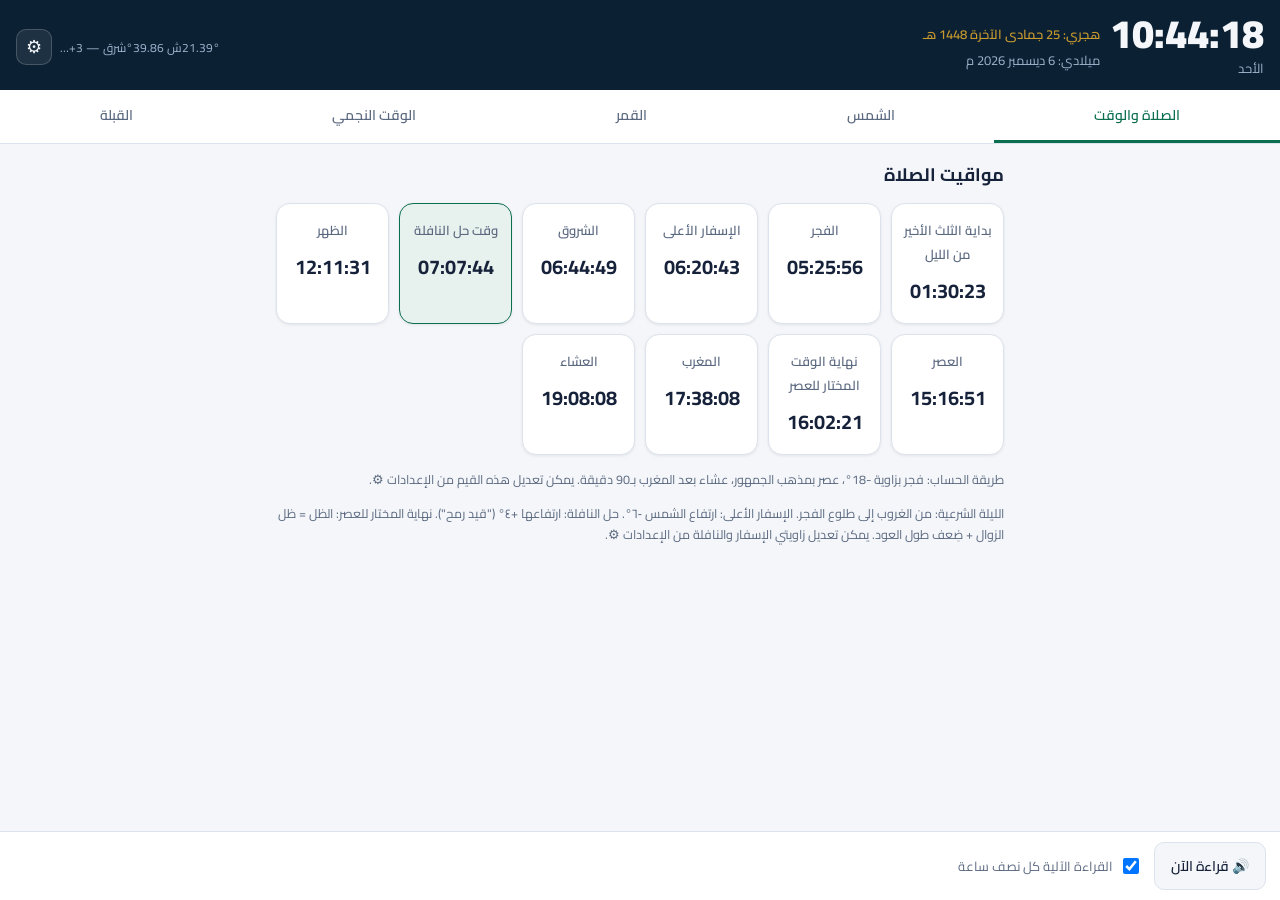
==== custom-datetime/index.html @ d1605972 "Adopt true/sidereal zodiac sign, reorder sun/moon/prayer/qibla fields Per user feedback comparing ag" ====
<!doctype html>
<html lang="ar" dir="rtl">
<head>
<meta charset="utf-8">
<meta name="viewport" content="width=device-width, initial-scale=1, viewport-fit=cover">
<meta name="theme-color" content="#0b2033">
<title>الحاسبة الفلكية الشرعية (تاريخ مخصص)</title>
<link rel="manifest" href="manifest.webmanifest">
<link rel="icon" href="public/icon-512.png" sizes="512x512" type="image/png">
<link rel="icon" href="public/icon-192.png" sizes="192x192" type="image/png">
<link rel="icon" href="public/icon.svg" type="image/svg+xml">
<link rel="apple-touch-icon" href="public/icon-192.png">
<link rel="preconnect" href="https://fonts.googleapis.com">
<link rel="preconnect" href="https://fonts.gstatic.com" crossorigin>
<link href="https://fonts.googleapis.com/css2?family=Cairo:wght@400;600;700;900&display=swap" rel="stylesheet">
<link rel="stylesheet" href="src/ui/styles.css">
</head>
<body>

<header class="app-header">
  <div class="clock-block">
    <div id="clockNow" class="clock-now">--:--:--</div>
    <div id="weekdayNow" class="weekday-now">—</div>
  </div>
  <div class="dates-block">
    <div id="hijriNow" class="date-line hijri">هجري: —</div>
    <div id="gregorianNow" class="date-line gregorian">ميلادي: —</div>
  </div>
  <div class="header-actions">
    <div id="locationSummary" class="location-summary" data-i18n-attr="title:header.locationTitle" title="الموقع الحالي">—</div>
    <button id="btnSettings" class="icon-btn" data-i18n-attr="aria-label:header.settingsTitle,title:header.settingsTitle" aria-label="الإعدادات" title="الإعدادات">⚙</button>
  </div>
</header>

<!-- شارة "تاريخ ووقت محدد": خاصة بهذه النسخة فقط - تظهر فقط حين يكون dateTimeMode = 'custom'
     (راجع app.js → updateCustomTimeBadge) لتُنبّه بوضوح أن كل الأرقام المعروضة ثابتة على لحظة
     اختارها المستخدم ولا تتقدّم مع الساعة الحقيقية - تجنّبا لالتباسها بالوضع المعتاد. -->
<div id="customTimeBadge" class="custom-time-badge hidden">—</div>

<nav class="tabs" role="tablist">
  <button class="tab-btn active" data-tab="tab-time" role="tab" aria-selected="true" data-i18n="tabs.time">الصلاة والوقت</button>
  <button class="tab-btn" data-tab="tab-sun" role="tab" aria-selected="false" data-i18n="tabs.sun">الشمس</button>
  <button class="tab-btn" data-tab="tab-moon" role="tab" aria-selected="false" data-i18n="tabs.moon">القمر</button>
  <button class="tab-btn" data-tab="tab-sidereal" role="tab" aria-selected="false" data-i18n="tabs.sidereal">الوقت النجمي</button>
  <button class="tab-btn" data-tab="tab-qibla" role="tab" aria-selected="false" data-i18n="tabs.qibla">القبلة</button>
</nav>

<main>

  <section id="tab-time" class="tab-panel active">
    <h2 class="panel-title" data-i18n="prayer.panelTitle">مواقيت الصلاة</h2>
    <div id="prayerGrid" class="prayer-grid">
      <div class="prayer-card" data-k="lastThird"><span class="pname" data-i18n="prayer.lastThirdLabel">بداية الثلث الأخير من الليل</span><span class="ptime">—</span></div>
      <div class="prayer-card" data-k="fajr"><span class="pname" data-i18n="prayer.fajr">الفجر</span><span class="ptime">—</span></div>
      <div class="prayer-card" data-k="isfarAla"><span class="pname" data-i18n="prayer.isfarAlaLabel">الإسفار الأعلى</span><span class="ptime">—</span></div>
      <div class="prayer-card" data-k="sunrise"><span class="pname" data-i18n="prayer.sunrise">الشروق</span><span class="ptime">—</span></div>
      <div class="prayer-card" data-k="nafl"><span class="pname" data-i18n="prayer.naflLabel">وقت حل النافلة</span><span class="ptime">—</span></div>
      <div class="prayer-card" data-k="dhuhr"><span class="pname" data-i18n="prayer.dhuhr">الظهر</span><span class="ptime">—</span></div>
      <div class="prayer-card" data-k="asr"><span class="pname" data-i18n="prayer.asr">العصر</span><span class="ptime">—</span></div>
      <div class="prayer-card" data-k="asrMukhtarEnd"><span class="pname" data-i18n="prayer.asrMukhtarEndLabel">نهاية الوقت المختار للعصر</span><span class="ptime">—</span></div>
      <div class="prayer-card" data-k="maghrib"><span class="pname" data-i18n="prayer.maghrib">المغرب</span><span class="ptime">—</span></div>
      <div class="prayer-card" data-k="isha"><span class="pname" data-i18n="prayer.isha">العشاء</span><span class="ptime">—</span></div>
    </div>
    <p class="hint" id="prayerHintText">—</p>
    <p class="hint" data-i18n="prayer.extraHint">الليلة الشرعية: من الغروب إلى طلوع الفجر. الإسفار الأعلى: ارتفاع الشمس ‑٦°. حل النافلة: ارتفاعها +٤° ("قيد رمح"). نهاية المختار للعصر: الظل = ظل الزوال + ضِعف طول العود. يمكن تعديل زاويتي الإسفار والنافلة من الإعدادات ⚙.</p>
  </section>

  <section id="tab-sun" class="tab-panel">
    <h2 class="panel-title" data-i18n="sun.panelTitle">بيانات الشمس</h2>

    <div class="data-group">
      <h3 data-i18n="sun.eclGroupTitle">الإحداثيات البروجية (السماوية)</h3>
      <div class="kv"><span data-i18n="common.eclLon">الطول البروجي</span><b data-f="sun.ecl.lon">—</b></div>
      <div class="kv"><span data-i18n="common.distFromEarth">البعد عن الأرض</span><b data-f="sun.ecl.dist">—</b></div>
    </div>

    <div class="data-group">
      <h3 data-i18n="common.zodiacGroupTitle">البرج والمنزلة</h3>
      <div class="kv"><span data-i18n="common.degreeInSignLabel">الدرجة في البرج</span><b data-f="sun.zodiacDeg">—</b></div>
      <div class="kv"><span data-i18n="common.zodiacSignLabel">البرج</span><b data-f="sun.zodiacSign">—</b></div>
      <div class="kv"><span data-i18n="common.degreeInManzilLabel">الدرجة في المنزلة</span><b data-f="sun.manzilDeg">—</b></div>
      <div class="kv"><span data-i18n="common.manzilLabel">المنزلة</span><b data-f="sun.manzil">—</b></div>
    </div>

    <div class="data-group">
      <h3 data-i18n="common.eqGroupTitle">الإحداثيات الاستوائية</h3>
      <div class="kv"><span data-i18n="common.ra">المطلع المستقيم</span><b data-f="sun.eq.ra">—</b></div>
      <div class="kv"><span data-i18n="common.dec">الميل</span><b data-f="sun.eq.dec">—</b></div>
    </div>

    <div class="data-group">
      <h3 data-i18n="common.hzGroupTitle">الإحداثيات الأفقية (الآن)</h3>
      <div class="kv"><span data-i18n="common.altitude">الارتفاع</span><b data-f="sun.hz.alt">—</b></div>
      <div class="kv"><span data-i18n="common.azimuth">السمت</span><b data-f="sun.hz.az">—</b></div>
      <div class="kv"><span data-i18n="common.hourAngle">الزاوية الساعية</span><b data-f="sun.hz.ha">—</b></div>
    </div>

    <div class="data-group">
      <h3 data-i18n="sun.rtsGroupTitle">الشروق والزوال والغروب</h3>
      <div class="kv"><span data-i18n="common.rise">الشروق</span><b data-f="sun.rts.rise">—</b></div>
      <div class="kv"><span data-i18n="common.transit">الزوال</span><b data-f="sun.rts.transit">—</b></div>
      <div class="kv"><span data-i18n="common.set">الغروب</span><b data-f="sun.rts.set">—</b></div>
    </div>

    <div class="data-group">
      <h3 id="sunShadowGroupTitle">—</h3>
      <div class="kv"><span data-i18n="sun.shadowZawalLabel">ظل الزوال</span><b data-f="sun.shadowZawal">—</b></div>
      <div class="kv"><span data-i18n="sun.shadowNowLabel">ظل الوقت الحالي</span><b data-f="sun.shadowNow">—</b></div>
      <div class="kv"><span data-i18n="sun.shadowAzimuthNowLabel">سمت الظل الآن</span><b data-f="sun.shadowAzimuthNow">—</b></div>
    </div>

    <div class="data-group">
      <h3 data-i18n="sun.dayNightGroupTitle">طول النهار والليل</h3>
      <div class="kv"><span data-i18n="sun.dayLenLabel">طول النهار</span><b data-f="sun.dayLen">—</b></div>
      <div class="kv"><span data-i18n="sun.nightLenLabel">طول الليل</span><b data-f="sun.nightLen">—</b></div>
    </div>
  </section>

  <section id="tab-moon" class="tab-panel">
    <h2 class="panel-title" data-i18n="moon.panelTitle">بيانات القمر</h2>

    <div class="data-group">
      <h3 data-i18n="moon.eclGroupTitle">الإحداثيات البروجية</h3>
      <div class="kv"><span data-i18n="common.eclLon">الطول البروجي</span><b data-f="moon.ecl.lon">—</b></div>
      <div class="kv"><span data-i18n="moon.eclLatLabel">العرض البروجي</span><b data-f="moon.ecl.lat">—</b></div>
    </div>

    <div class="data-group">
      <h3 data-i18n="common.zodiacGroupTitle">البرج والمنزلة</h3>
      <div class="kv"><span data-i18n="common.degreeInSignLabel">الدرجة في البرج</span><b data-f="moon.zodiacDeg">—</b></div>
      <div class="kv"><span data-i18n="common.zodiacSignLabel">البرج</span><b data-f="moon.zodiacSign">—</b></div>
      <div class="kv"><span data-i18n="common.degreeInManzilLabel">الدرجة في المنزلة</span><b data-f="moon.manzilDeg">—</b></div>
      <div class="kv"><span data-i18n="common.manzilLabel">المنزلة</span><b data-f="moon.manzil">—</b></div>
    </div>

    <div class="data-group">
      <h3 data-i18n="common.eqGroupTitle">الإحداثيات الاستوائية</h3>
      <div class="kv"><span data-i18n="common.ra">المطلع المستقيم</span><b data-f="moon.eq.ra">—</b></div>
      <div class="kv"><span data-i18n="common.dec">الميل</span><b data-f="moon.eq.dec">—</b></div>
    </div>

    <div class="data-group">
      <h3 data-i18n="common.hzGroupTitle">الإحداثيات الأفقية (الآن)</h3>
      <div class="kv"><span data-i18n="common.altitude">الارتفاع</span><b data-f="moon.hz.alt">—</b></div>
      <div class="kv"><span data-i18n="common.azimuth">السمت</span><b data-f="moon.hz.az">—</b></div>
      <div class="kv"><span data-i18n="common.hourAngle">الزاوية الساعية</span><b data-f="moon.hz.ha">—</b></div>
    </div>

    <div class="data-group">
      <h3 data-i18n="moon.rtsGroupTitle">الشروق والعبور والغروب</h3>
      <div class="kv"><span data-i18n="common.rise">الشروق</span><b data-f="moon.rts.rise">—</b></div>
      <div class="kv"><span data-i18n="moon.transit">العبور</span><b data-f="moon.rts.transit">—</b></div>
      <div class="kv"><span data-i18n="common.set">الغروب</span><b data-f="moon.rts.set">—</b></div>
    </div>

    <div class="data-group">
      <h3 data-i18n="moon.miscGroupTitle">المطال والعمر والبعد والطور</h3>
      <div class="kv"><span data-i18n="moon.elongLabel">المطال (عن الشمس)</span><b data-f="moon.elong">—</b></div>
      <div class="kv"><span data-i18n="moon.ageLabel">العمر</span><b data-f="moon.age">—</b></div>
      <div class="kv"><span data-i18n="common.distFromEarth">البعد عن الأرض</span><b data-f="moon.dist">—</b></div>
      <div class="kv"><span data-i18n="moon.phaseLabel">الطور الحالي</span><b data-f="moon.phase">—</b></div>
      <div class="kv"><span data-i18n="moon.illumLabel">نسبة الإضاءة</span><b data-f="moon.illum">—</b></div>
    </div>

    <div class="data-group">
      <h3 data-i18n="moon.nextNewGroupTitle">الاقتران القادم (المحاق)</h3>
      <div class="kv"><span data-i18n="moon.nextNewUtcLabel">بالتوقيت العالمي UTC</span><b data-f="moon.nextNewUtc">—</b></div>
      <div class="kv"><span data-i18n="moon.nextNewLocalLabel">بالتوقيت المحلي</span><b data-f="moon.nextNewLocal">—</b></div>
    </div>
  </section>

  <section id="tab-sidereal" class="tab-panel">
    <h2 class="panel-title" data-i18n="sidereal.panelTitle">الوقت النجمي</h2>
    <div class="data-group">
      <div class="kv"><span data-i18n="sidereal.gst0Label">GST0 — الوقت النجمي بغرينتش عند 0 سا عالمي</span><b data-f="sid.gst0">—</b></div>
      <div class="kv"><span data-i18n="sidereal.gstLabel">GST — الوقت النجمي بغرينتش الآن</span><b data-f="sid.gst">—</b></div>
      <div class="kv"><span data-i18n="sidereal.lstLabel">LST — الوقت النجمي المحلي</span><b data-f="sid.lst">—</b></div>
    </div>
    <p class="hint" data-i18n="sidereal.hint">GST0 يُحسب عند منتصف الليل بالتوقيت العالمي لليوم الحالي، وGST هو امتداده الدائر مع الزمن الآن بغرينتش، وLST هو GST مضافا إليه خط طول موقعكم شرقا (بالساعات).</p>
  </section>

  <section id="tab-qibla" class="tab-panel">
    <h2 class="panel-title" data-i18n="qibla.panelTitle">اتجاه القبلة</h2>

    <div class="data-group">
      <h3 data-i18n="qibla.azimuthGroupTitle">سمت القبلة من موقعكم</h3>
      <div class="kv"><span data-i18n="qibla.azimuthLabel">سمت القبلة</span><b data-f="qibla.azimuth">—</b></div>
      <div class="kv"><span data-i18n="qibla.directionLabel">جهة القبلة</span><b data-f="qibla.direction">—</b></div>
    </div>

    <div class="data-group">
      <h3 data-i18n="qibla.alignmentGroupTitle">محاذاة الشمس أو الظل للقبلة اليوم</h3>
      <div class="kv"><span data-i18n="qibla.altitudeAtFacingLabel">ارتفاع الشمس عند الاستقبال</span><b data-f="qibla.altitudeAtFacing">—</b></div>
      <div class="kv"><span data-i18n="qibla.sunTowardLabel">وقت اتجاه الشمس نحو القبلة</span><b data-f="qibla.sunToward">—</b></div>
      <div class="kv"><span data-i18n="qibla.shadowTowardLabel">وقت اتجاه الظل نحو القبلة</span><b data-f="qibla.shadowToward">—</b></div>
    </div>
    <p class="hint" data-i18n="qibla.hint">سمت القبلة محسوب بالصيغة الكروية الدقيقة (دائرة عظمى)، لا بخط مستقيم على خريطة مسطَّحة. محاذاة الظل تعني أن ظل أي عمود عمودي يشير تماما نحو القبلة في تلك اللحظة؛ ومحاذاة الشمس تعني أنها هي نفسها في اتجاه القبلة تماما. قد لا تقع إحداهما أو كلتاهما في بعض الأيام بحسب خط العرض والفصل.</p>
  </section>

</main>

<footer class="app-footer">
  <button id="btnSpeakNow" class="action-btn" data-i18n="footer.speakNow">🔊 قراءة الآن</button>
  <label class="switch-label">
    <input type="checkbox" id="chkAutoRead" checked>
    <span data-i18n="footer.autoRead">القراءة الآلية كل نصف ساعة</span>
  </label>
  <span id="readerStatus" class="reader-status"></span>
</footer>

<!-- نافذة الإعدادات -->
<div id="settingsModal" class="modal-overlay hidden">
  <div class="modal-box">
    <h2 data-i18n="settings.title">الإعدادات</h2>

    <h3 data-i18n="settings.languageHeading">اللغة</h3>
    <div class="radio-row">
      <label><input type="radio" name="uiLang" value="ar" checked> العربية</label>
      <label><input type="radio" name="uiLang" value="fr"> Français</label>
    </div>

    <h3 data-i18n="settings.locationHeading">الموقع الجغرافي</h3>
    <div class="radio-row">
      <label><input type="radio" name="locMode" value="auto" checked> <span data-i18n="settings.locModeAuto">تحديد تلقائي</span></label>
      <label><input type="radio" name="locMode" value="manual"> <span data-i18n="settings.locModeManual">إدخال يدوي</span></label>
    </div>

    <div id="locAutoBlock">
      <button id="btnDetectLocation" class="action-btn" data-i18n="settings.detectLocationBtn">📍 تحديد الموقع تلقائيا</button>
      <p id="autoLocResult" class="hint"></p>
    </div>

    <div id="locManualBlock" class="hidden">
      <div class="field-row">
        <label data-i18n="settings.latLabel">خط العرض (شمالا +، جنوبا -)</label>
        <div class="signed-input-row">
          <button type="button" class="sign-toggle" data-for="inLat" aria-label="تبديل موجب/سالب">+</button>
          <input type="text" inputmode="decimal" pattern="-?[0-9]*\.?[0-9]*" class="signed-decimal" id="inLat" value="21.3891">
        </div>
      </div>
      <div class="field-row">
        <label data-i18n="settings.lonLabel">خط الطول (شرقا +، غربا -)</label>
        <div class="signed-input-row">
          <button type="button" class="sign-toggle" data-for="inLon" aria-label="تبديل موجب/سالب">+</button>
          <input type="text" inputmode="decimal" pattern="-?[0-9]*\.?[0-9]*" class="signed-decimal" id="inLon" value="39.8579">
        </div>
      </div>
    </div>

    <!-- المنطقة الزمنية: قسم مستقل تماما عن قسم الموقع الجغرافي أعلاه (تلقائيا كان أو يدويا) -
         تُضبط دائما يدويا هنا بصرف النظر عن نجاح أو فشل تحديد الموقع تلقائيا، بناء على طلب
         صريح بفصل الاثنين؛ انظر التعليق في app.js عند applyDetectedPosition(). -->
    <h3 data-i18n="settings.tzHeading">المنطقة الزمنية</h3>
    <p class="hint" data-i18n="settings.tzIndependenceHint">تُضبط المنطقة الزمنية دائما يدويا هنا، بشكل مستقل تماما عن تحديد الموقع الجغرافي (تلقائيا كان أو يدويا) أعلاه.</p>
    <div class="radio-row">
      <label><input type="radio" name="tzMode" value="tz" checked> <span data-i18n="settings.tzModeTz">منطقة زمنية (تراعي التوقيت الصيفي تلقائيا)</span></label>
      <label><input type="radio" name="tzMode" value="offset"> <span data-i18n="settings.tzModeOffset">إزاحة ثابتة عن UTC</span></label>
    </div>
    <div class="field-row" id="tzSelectRow">
      <label data-i18n="settings.tzSelectLabel">المنطقة الزمنية</label>
      <select id="inTz"></select>
    </div>
    <div class="field-row hidden" id="tzOffsetRow">
      <label data-i18n="settings.tzOffsetLabel">الإزاحة عن UTC بالساعات</label>
      <div class="signed-input-row">
        <button type="button" class="sign-toggle" data-for="inTzOffset" aria-label="تبديل موجب/سالب">+</button>
        <input type="text" inputmode="decimal" pattern="-?[0-9]*\.?[0-9]*" class="signed-decimal" id="inTzOffset" value="3">
      </div>
    </div>

    <!-- تاريخ ووقت محدد: خاص بهذه النسخة فقط (راجع التعليق في app.js عند currentNowUtc) -
         يأتي بعد قسم المنطقة الزمنية مباشرة لأن تفسير التاريخ/الوقت المدخلين هنا يعتمد عليها. -->
    <h3 data-i18n="settings.dateTimeHeading">التاريخ والوقت</h3>
    <p class="hint" data-i18n="settings.dateTimeHint">اختاروا "الوقت الحالي" للحساب المستمر مع الساعة كالمعتاد، أو "تاريخ ووقت محدد" لتجميد كل الحسابات في هذه الصفحة على لحظة بعينها - تُفسَّر حسب المنطقة الزمنية المضبوطة أعلاه - لمقارنة النتائج ببرامج فلكية أو مواقيت أخرى.</p>
    <div class="radio-row">
      <label><input type="radio" name="dateTimeMode" value="now" checked> <span data-i18n="settings.dateTimeModeNow">الوقت الحالي (مستمر)</span></label>
      <label><input type="radio" name="dateTimeMode" value="custom"> <span data-i18n="settings.dateTimeModeCustom">تاريخ ووقت محدد (ثابت)</span></label>
    </div>
    <div id="customDateTimeRow" class="hidden">
      <div class="field-row">
        <label data-i18n="settings.customDateLabel">التاريخ (بالتوقيت المحلي المضبوط أعلاه)</label>
        <input type="date" id="inCustomDate">
      </div>
      <div class="field-row">
        <label data-i18n="settings.customTimeLabel">الوقت (بالتوقيت المحلي المضبوط أعلاه)</label>
        <input type="time" id="inCustomTime" step="1">
      </div>
    </div>

    <div class="field-row">
      <label data-i18n="settings.gnomonLabel">طول عود الظل (سم)</label>
      <input type="number" id="inGnomon" step="1" value="60">
    </div>

    <h3 data-i18n="settings.prayerHeading">مواقيت الصلاة</h3>
    <div class="field-row">
      <label data-i18n="settings.fajrAngleLabel">زاوية الفجر (تحت الأفق)</label>
      <div class="signed-input-row">
        <button type="button" class="sign-toggle" data-for="inFajrAngle" aria-label="تبديل موجب/سالب">−</button>
        <input type="text" inputmode="decimal" pattern="-?[0-9]*\.?[0-9]*" class="signed-decimal" id="inFajrAngle" value="-18">
      </div>
    </div>
    <div class="field-row">
      <label data-i18n="settings.asrMethodLabel">مذهب العصر</label>
      <select id="inAsrFactor">
        <option value="1" selected data-i18n="prayer.asrOptionJumhur">الجمهور (الشافعية/المالكية/الحنابلة)</option>
        <option value="2" data-i18n="prayer.asrOptionHanafi">الحنفية</option>
      </select>
    </div>
    <div class="radio-row">
      <label><input type="radio" name="ishaMode" value="offsetAfterMaghrib" checked> <span data-i18n="settings.ishaModeOffset">العشاء بعد المغرب بعدد دقائق</span></label>
      <label><input type="radio" name="ishaMode" value="angle"> <span data-i18n="settings.ishaModeAngle">العشاء بزاوية فلكية</span></label>
    </div>
    <div class="field-row" id="ishaOffsetRow">
      <label data-i18n="settings.ishaOffsetLabel">عدد الدقائق بعد المغرب</label>
      <input type="number" id="inIshaOffset" step="1" value="90">
    </div>
    <div class="field-row hidden" id="ishaAngleRow">
      <label data-i18n="settings.ishaAngleLabel">زاوية العشاء (تحت الأفق)</label>
      <div class="signed-input-row">
        <button type="button" class="sign-toggle" data-for="inIshaAngle" aria-label="تبديل موجب/سالب">−</button>
        <input type="text" inputmode="decimal" pattern="-?[0-9]*\.?[0-9]*" class="signed-decimal" id="inIshaAngle" value="-18">
      </div>
    </div>
    <div class="field-row">
      <label data-i18n="settings.isfarAngleLabel">زاوية الإسفار الأعلى (تحت الأفق)</label>
      <div class="signed-input-row">
        <button type="button" class="sign-toggle" data-for="inIsfarAngle" aria-label="تبديل موجب/سالب">−</button>
        <input type="text" inputmode="decimal" pattern="-?[0-9]*\.?[0-9]*" class="signed-decimal" id="inIsfarAngle" value="-6">
      </div>
    </div>
    <div class="field-row">
      <label data-i18n="settings.naflAltitudeLabel">ارتفاع حل النافلة ("قيد رمح")</label>
      <input type="number" id="inNaflAltitude" step="0.5" value="4">
    </div>

    <h3 data-i18n="settings.voiceHeading">القارئ الصوتي</h3>
    <div class="field-row">
      <label data-i18n="settings.voiceSelectLabel">صوت القراءة</label>
      <select id="inVoice"></select>
    </div>
    <div class="field-row">
      <label data-i18n="settings.rateLabel">سرعة النطق</label>
      <input type="range" id="inRate" min="0.5" max="1.5" step="0.05" value="0.95">
    </div>
    <button type="button" id="btnTestVoice" class="action-btn" data-i18n="settings.testVoiceBtn">🔊 تجربة الصوت</button>
    <p class="hint" data-i18n="settings.voiceHint">جودة النطق تعتمد على الصوت العربي المثبَّت على جهازكم لا على التطبيق نفسه - إن توفر أكثر من صوت عربي جرّبوها هنا واختاروا الأوضح. تقليل السرعة قد يحسّن وضوح بعض الأصوات.</p>

    <div class="modal-actions">
      <button id="btnSaveSettings" class="action-btn primary" data-i18n="settings.save">حفظ</button>
      <button id="btnCloseSettings" class="action-btn" data-i18n="settings.close">إغلاق</button>
    </div>
  </div>
</div>

<script type="module" src="src/ui/app.js"></script>
</body>
</html>
---- custom-datetime/src/ui/styles.css ----
:root {
  --bg: #f4f6f9;
  --bg-elevated: #ffffff;
  --text: #16213a;
  --text-muted: #5b6980;
  --accent: #0b6e4f;
  --accent-contrast: #ffffff;
  --border: #dde3ec;
  --header-bg: #0b2033;
  --header-text: #f4f6f9;
  --header-muted: #9fb3cc;
  --card-shadow: 0 1px 3px rgba(20, 30, 50, 0.08);
  --danger: #b3261e;
  --gold: #c99a2e;
}

@media (prefers-color-scheme: dark) {
  :root:not([data-theme="light"]) {
    --bg: #0d1420;
    --bg-elevated: #152033;
    --text: #e8edf6;
    --text-muted: #93a3bd;
    --accent: #2fb380;
    --accent-contrast: #06130c;
    --border: #243049;
    --header-bg: #070e18;
    --header-text: #e8edf6;
    --header-muted: #7f93b3;
    --card-shadow: 0 1px 3px rgba(0, 0, 0, 0.4);
    --gold: #e0b94a;
    color-scheme: dark;
  }
}

/* اختيار صريح للوضع الداكن (مثلا من مضيف يستضيف الصفحة ويتحكم بالسمة) يتفوق على تفضيل النظام */
:root[data-theme="dark"] {
  --bg: #0d1420;
  --bg-elevated: #152033;
  --text: #e8edf6;
  --text-muted: #93a3bd;
  --accent: #2fb380;
  --accent-contrast: #06130c;
  --border: #243049;
  --header-bg: #070e18;
  --header-text: #e8edf6;
  --header-muted: #7f93b3;
  --card-shadow: 0 1px 3px rgba(0, 0, 0, 0.4);
  --gold: #e0b94a;
  color-scheme: dark;
}

* { box-sizing: border-box; }

html, body {
  margin: 0;
  padding: 0;
  background: var(--bg);
  color: var(--text);
  font-family: 'Cairo', 'Tahoma', 'Segoe UI', sans-serif;
  -webkit-tap-highlight-color: transparent;
}

body {
  padding-bottom: calc(72px + env(safe-area-inset-bottom, 0px)); /* مساحة للشريط السفلي الثابت */
  min-height: 100vh;
}

h2, h3 { margin: 0 0 .5em; }

.app-header {
  background: var(--header-bg);
  color: var(--header-text);
  padding: 14px 16px 10px;
  display: flex;
  flex-wrap: wrap;
  align-items: center;
  gap: 10px;
  position: sticky;
  top: env(safe-area-inset-top, 0px);
  z-index: 20;
}

.clock-block { display: flex; flex-direction: column; align-items: flex-start; min-width: 140px; }
.clock-now { font-size: clamp(28px, 7vw, 40px); font-weight: 900; line-height: 1; font-variant-numeric: tabular-nums; }
.weekday-now { color: var(--header-muted); font-size: 13px; margin-top: 2px; }

.dates-block { display: flex; flex-direction: column; gap: 2px; font-size: 13px; color: var(--header-muted); flex: 1; min-width: 160px; }
.dates-block .date-line.hijri { color: var(--gold); font-weight: 600; }

.header-actions { display: flex; align-items: center; gap: 8px; margin-inline-start: auto; }
.location-summary {
  font-size: 12px;
  color: var(--header-muted);
  max-width: 160px;
  overflow: hidden;
  text-overflow: ellipsis;
  white-space: nowrap;
}
.icon-btn {
  background: rgba(255,255,255,.08);
  border: 1px solid rgba(255,255,255,.18);
  color: var(--header-text);
  border-radius: 10px;
  width: 36px;
  height: 36px;
  font-size: 18px;
  cursor: pointer;
}
.icon-btn:hover { background: rgba(255,255,255,.16); }

/* شارة "تاريخ ووقت محدد" - خاصة بهذه النسخة فقط؛ راجع index.html وapp.js (updateCustomTimeBadge).
   لون لافت (نفس --gold المستعمل للتاريخ الهجري) لتمييزها فورا عن بقية الواجهة. */
.custom-time-badge {
  background: var(--gold);
  color: var(--header-bg);
  font-size: 13px;
  font-weight: 700;
  text-align: center;
  padding: 8px 12px;
}

.tabs {
  display: flex;
  overflow-x: auto;
  background: var(--bg-elevated);
  border-bottom: 1px solid var(--border);
  position: sticky;
  top: env(safe-area-inset-top, 0px);
  z-index: 10;
  scrollbar-width: none;
}
.tabs::-webkit-scrollbar { display: none; }
.tab-btn {
  flex: 1 0 auto;
  white-space: nowrap;
  padding: 12px 16px;
  background: none;
  border: none;
  border-bottom: 3px solid transparent;
  color: var(--text-muted);
  font-family: inherit;
  font-size: 14px;
  font-weight: 600;
  cursor: pointer;
}
.tab-btn.active { color: var(--accent); border-bottom-color: var(--accent); }

main { padding: 14px 16px 24px; max-width: 760px; margin: 0 auto; }

.tab-panel { display: none; }
.tab-panel.active { display: block; animation: fadeIn .15s ease-in; }
@keyframes fadeIn { from { opacity: 0; } to { opacity: 1; } }

.panel-title { font-size: 18px; font-weight: 700; margin-bottom: 12px; }

.prayer-grid {
  display: grid;
  grid-template-columns: repeat(auto-fit, minmax(100px, 1fr));
  gap: 10px;
  margin-bottom: 14px;
}
.prayer-card {
  background: var(--bg-elevated);
  border: 1px solid var(--border);
  border-radius: 14px;
  padding: 14px 10px;
  text-align: center;
  display: flex;
  flex-direction: column;
  gap: 6px;
  box-shadow: var(--card-shadow);
}
.prayer-card .pname { font-size: 13px; color: var(--text-muted); font-weight: 600; }
.prayer-card .ptime { font-size: 20px; font-weight: 700; font-variant-numeric: tabular-nums; direction: ltr; unicode-bidi: isolate; }
/* بعض بطاقات الوقت (الثلث الأخير، الإسفار الأعلى، النافلة، نهاية المختار للعصر) قد تعرض رسالة
   عربية صرفة بدل وقت فعلي حين لا تقع تلك اللحظة اليوم عند موقع المستخدم - انظر .rtl-value أدناه */
.prayer-card .ptime.rtl-value { font-size: 14px; }
.prayer-card.current { border-color: var(--accent); background: color-mix(in srgb, var(--accent) 10%, var(--bg-elevated)); }

.hint { font-size: 12.5px; color: var(--text-muted); line-height: 1.7; margin-top: 10px; }

.data-group {
  background: var(--bg-elevated);
  border: 1px solid var(--border);
  border-radius: 14px;
  padding: 12px 16px;
  margin-bottom: 12px;
  box-shadow: var(--card-shadow);
}
.data-group h3 {
  font-size: 13px;
  color: var(--accent);
  font-weight: 700;
  margin-bottom: 8px;
  padding-bottom: 6px;
  border-bottom: 1px dashed var(--border);
}
.kv {
  display: flex;
  justify-content: space-between;
  gap: 12px;
  padding: 6px 0;
  font-size: 14px;
}
.kv span { color: var(--text-muted); }
.kv b { font-weight: 700; font-variant-numeric: tabular-nums; text-align: left; direction: ltr; unicode-bidi: isolate; }
/* قيم نصية عربية صرفة (اسم الطور، أو رسالة "لم يقع اليوم"...) تبقى بالاتجاه العادي لا بالعزل
   اللاتيني - قاعدة عامة (لا نُقيِّدها بـ.kv b) لتصلح أيضا لبطاقات .prayer-card .ptime */
.rtl-value { direction: rtl; text-align: right; }

.app-footer {
  position: fixed;
  bottom: 0;
  inset-inline: 0;
  background: var(--bg-elevated);
  border-top: 1px solid var(--border);
  padding: 10px 14px calc(10px + env(safe-area-inset-bottom, 0px));
  display: flex;
  align-items: center;
  gap: 12px;
  flex-wrap: wrap;
  z-index: 20;
}

.action-btn {
  background: var(--bg);
  border: 1px solid var(--border);
  color: var(--text);
  border-radius: 10px;
  padding: 10px 16px;
  font-family: inherit;
  font-size: 14px;
  font-weight: 600;
  cursor: pointer;
}
.action-btn.primary { background: var(--accent); color: var(--accent-contrast); border-color: var(--accent); }
.action-btn:hover { filter: brightness(1.05); }
.action-btn:active { transform: translateY(1px); }

.switch-label { display: flex; align-items: center; gap: 6px; font-size: 13px; color: var(--text-muted); cursor: pointer; }
.switch-label input { width: 16px; height: 16px; }

.reader-status { font-size: 12px; color: var(--text-muted); margin-inline-start: auto; }

.modal-overlay {
  position: fixed; inset: 0;
  background: rgba(5, 10, 20, .55);
  display: flex; align-items: flex-end; justify-content: center;
  z-index: 50;
}
.modal-overlay.hidden { display: none; }
.modal-box {
  background: var(--bg-elevated);
  width: 100%;
  max-width: 480px;
  max-height: 86vh;
  overflow-y: auto;
  border-radius: 20px 20px 0 0;
  padding: 20px;
}
@media (min-width: 560px) {
  .modal-overlay { align-items: center; }
  .modal-box { border-radius: 16px; }
}
.modal-box h3 { margin-top: 18px; font-size: 14px; color: var(--accent); }
.field-row { display: flex; flex-direction: column; gap: 4px; margin-bottom: 10px; }
.field-row label { font-size: 12.5px; color: var(--text-muted); }
.field-row input, .field-row select {
  font-family: inherit;
  font-size: 14px;
  padding: 9px 10px;
  border-radius: 8px;
  border: 1px solid var(--border);
  background: var(--bg);
  color: var(--text);
}
/* حقول الأرقام قد ترث dir="rtl" من الصفحة (في وضع العربية) فيظهر علامة السالب بعد الرقم
   ("18-" بدل "-18") - نفرض LTR داخل الحقل نفسه دائما (القيمة رقمية بحتة بغض النظر عن لغة
   الواجهة)، مع محاذاة يمينية في العربية (لتماشي بصري مع تدفق النموذج RTL) ويسارية في الفرنسية
   (التدفق الطبيعي لنموذج LTR). .signed-decimal حقول نصية (لا type="number") لحقول قد تحتاج
   قيمة سالبة - انظر التعليق في app.js (wireSignedDecimalInput) لسبب تفادي type="number" لها تحديدا. */
html[dir="rtl"] .field-row input[type="number"],
html[dir="rtl"] .field-row input.signed-decimal {
  direction: ltr;
  text-align: right;
}
html[dir="ltr"] .field-row input[type="number"],
html[dir="ltr"] .field-row input.signed-decimal {
  direction: ltr;
  text-align: left;
}

/* صفّ الحقل الذي يرافقه زر "±" (انظر التعليق في app.js لماذا هذا الزر ضروري وليس تزيينا) */
.signed-input-row { display: flex; gap: 6px; align-items: stretch; }
.signed-input-row input { flex: 1 1 auto; min-width: 0; }
.sign-toggle {
  flex: 0 0 auto;
  width: 42px;
  border-radius: 8px;
  border: 1px solid var(--border);
  background: var(--bg);
  color: var(--accent);
  font-size: 18px;
  font-weight: 800;
  font-family: inherit;
  line-height: 1;
  cursor: pointer;
}
.sign-toggle.negative { color: var(--danger); }
.sign-toggle:active { transform: translateY(1px); }
.radio-row { display: flex; gap: 16px; flex-wrap: wrap; margin-bottom: 10px; font-size: 13.5px; }
.radio-row label { display: flex; align-items: center; gap: 6px; cursor: pointer; }
.modal-actions { display: flex; gap: 10px; margin-top: 16px; }
.hidden { display: none !important; }

@media (max-width: 420px) {
  .clock-now { font-size: 30px; }
  .header-actions { order: 3; width: 100%; justify-content: space-between; margin-inline-start: 0; }
}
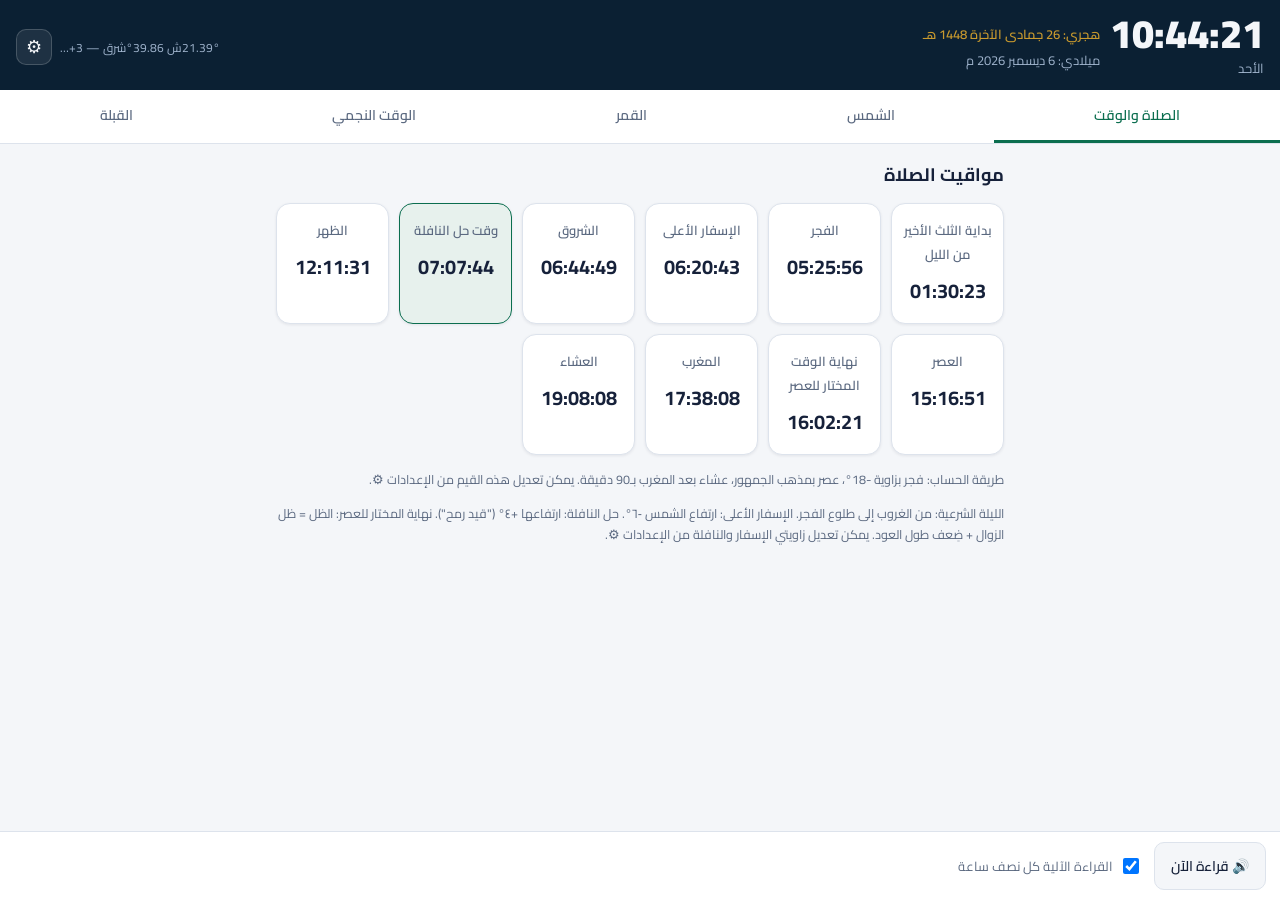
==== commit 07d65f08: "Fix Hijri epoch/RA-wrap bugs, add Hijri method selector, 24h narration, auto-read window Six fixes/f" ====
--- a/custom-datetime/index.html
+++ b/custom-datetime/index.html
@@ -292,6 +292,14 @@
       <input type="number" id="inGnomon" step="1" value="60">
     </div>
 
+    <h3 data-i18n="settings.hijriHeading">التقويم الهجري</h3>
+    <div class="radio-row">
+      <label><input type="radio" name="hijriMethod" value="kuwaiti" checked> <span data-i18n="settings.hijriMethodKuwaiti">التقويم الكويتي (حسابي جدولي)</span></label>
+      <label><input type="radio" name="hijriMethod" value="ummalqura"> <span data-i18n="settings.hijriMethodUmmAlQura">تقويم أم القرى (الرسمي في السعودية)</span></label>
+      <label><input type="radio" name="hijriMethod" value="astronomical"> <span data-i18n="settings.hijriMethodAstronomical">تقويم فلكي محسوب (اقتران + غروب)</span></label>
+    </div>
+    <p class="hint" data-i18n="settings.hijriMethodHint">التقويم الكويتي حسابي جدولي تقليدي بالتناوب بين شهور 30 و29 يوما، ولا يعتمد على رصد فلكي فعلي. تقويم أم القرى هو التقويم الرسمي المعتمد في المملكة العربية السعودية (متوفر فقط بين عامي 1318 و1500هـ، وخارج هذا المدى يُستخدم التقويم الكويتي تلقائيا بدلا عنه). التقويم الفلكي المحسوب يحسب بداية كل شهر فعليا بناء على لحظة الاقتران الفلكي للقمر وغروب الشمس في موقعكم الجغرافي. اختلاف التاريخ يوما واحدا بين الطرق الثلاث أمر طبيعي ومتوقع وليس خطأ.</p>
+
     <h3 data-i18n="settings.prayerHeading">مواقيت الصلاة</h3>
     <div class="field-row">
       <label data-i18n="settings.fajrAngleLabel">زاوية الفجر (تحت الأفق)</label>
@@ -346,6 +354,16 @@
     <button type="button" id="btnTestVoice" class="action-btn" data-i18n="settings.testVoiceBtn">🔊 تجربة الصوت</button>
     <p class="hint" data-i18n="settings.voiceHint">جودة النطق تعتمد على الصوت العربي المثبَّت على جهازكم لا على التطبيق نفسه - إن توفر أكثر من صوت عربي جرّبوها هنا واختاروا الأوضح. تقليل السرعة قد يحسّن وضوح بعض الأصوات.</p>
 
+    <div class="field-row">
+      <label data-i18n="settings.autoReadStartLabel">بداية نافذة القراءة التلقائية</label>
+      <input type="time" id="inAutoReadStart" value="06:00">
+    </div>
+    <div class="field-row">
+      <label data-i18n="settings.autoReadEndLabel">نهاية نافذة القراءة التلقائية</label>
+      <input type="time" id="inAutoReadEnd" value="00:00">
+    </div>
+    <p class="hint" data-i18n="settings.autoReadWindowHint">تسري على "القراءة الآلية كل نصف ساعة" فقط (زر "قراءة الآن" يعمل دائما بصرف النظر عنها) - تبقى ساكتة خارج هذه النافذة الزمنية بدل القراءة طوال اليوم والليل، وتعاود القراءة تلقائيا عند دخول النافذة من جديد دون أي تدخل. اجعلا الوقتين متساويين لإلغاء القيد والقراءة طوال اليوم.</p>
+
     <div class="modal-actions">
       <button id="btnSaveSettings" class="action-btn primary" data-i18n="settings.save">حفظ</button>
       <button id="btnCloseSettings" class="action-btn" data-i18n="settings.close">إغلاق</button>
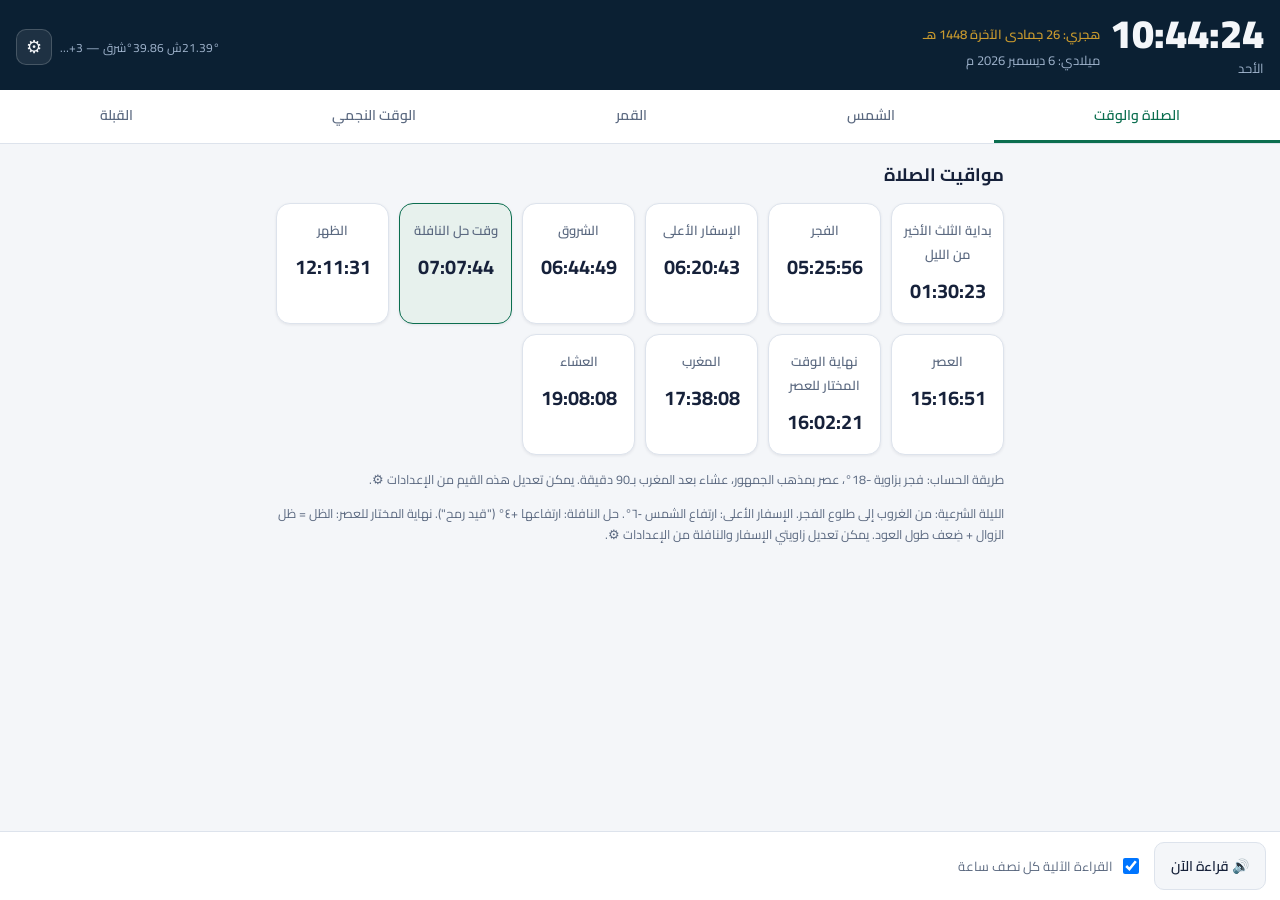
==== commit 3604550d: "Add automatic Adhan at each of the five daily prayer times + Tahajjud alert Requested by the user to" ====
--- a/custom-datetime/index.html
+++ b/custom-datetime/index.html
@@ -342,6 +342,27 @@
       <input type="number" id="inNaflAltitude" step="0.5" value="4">
     </div>
 
+    <h3 data-i18n="settings.adhanHeading">الأذان</h3>
+    <label class="switch-label">
+      <input type="checkbox" id="inAdhanEnabled" checked>
+      <span data-i18n="settings.adhanEnabledLabel">تفعيل الأذان عند دخول وقت كل صلاة</span>
+    </label>
+    <div class="radio-row">
+      <label><input type="radio" name="adhanChoice" value="makkah" checked> <span data-i18n="settings.adhanChoiceMakkah">أذان الكعبة المشرفة (مكة)</span></label>
+      <label><input type="radio" name="adhanChoice" value="egypt"> <span data-i18n="settings.adhanChoiceEgypt">أذان جمهورية مصر (القاهرة - الشيخ محمد رفعت)</span></label>
+      <label><input type="radio" name="adhanChoice" value="quds"> <span data-i18n="settings.adhanChoiceQuds">أذان القدس (تسجيل من فلسطين)</span></label>
+    </div>
+    <button type="button" id="btnTestAdhan" class="action-btn" data-i18n="settings.testAdhanBtn">🔊 تجربة الأذان المختار</button>
+    <label class="switch-label">
+      <input type="checkbox" id="inTahajjudEnabled" checked>
+      <span data-i18n="settings.tahajjudEnabledLabel">تنبيه أذان سادس للتهجد قبل الفجر</span>
+    </label>
+    <div class="field-row">
+      <label data-i18n="settings.tahajjudOffsetLabel">عدد الدقائق قبل أذان الفجر</label>
+      <input type="number" id="inTahajjudOffset" step="1" min="1" value="60">
+    </div>
+    <p class="hint" data-i18n="settings.adhanHint">يرنّ الأذان المختار تلقائيا عند دخول كل وقت من الأوقات الخمسة (وتنبيه التهجد السادس إن فُعِّل)، بصرف النظر تماما عن نافذة القراءة الآلية أدناه (تلك خاصة بالنطق الآلي كل نصف ساعة فقط، لا بالأذان). يعمل هذا ما دامت الصفحة مفتوحة فعليا على الجهاز - لا يرن والجهاز نائم أو الصفحة مغلقة. ملاحظة: أذان القدس هنا تسجيل عام من فلسطين، لا تسجيل مؤكد من المسجد الأقصى بعينه.</p>
+
     <h3 data-i18n="settings.voiceHeading">القارئ الصوتي</h3>
     <div class="field-row">
       <label data-i18n="settings.voiceSelectLabel">صوت القراءة</label>
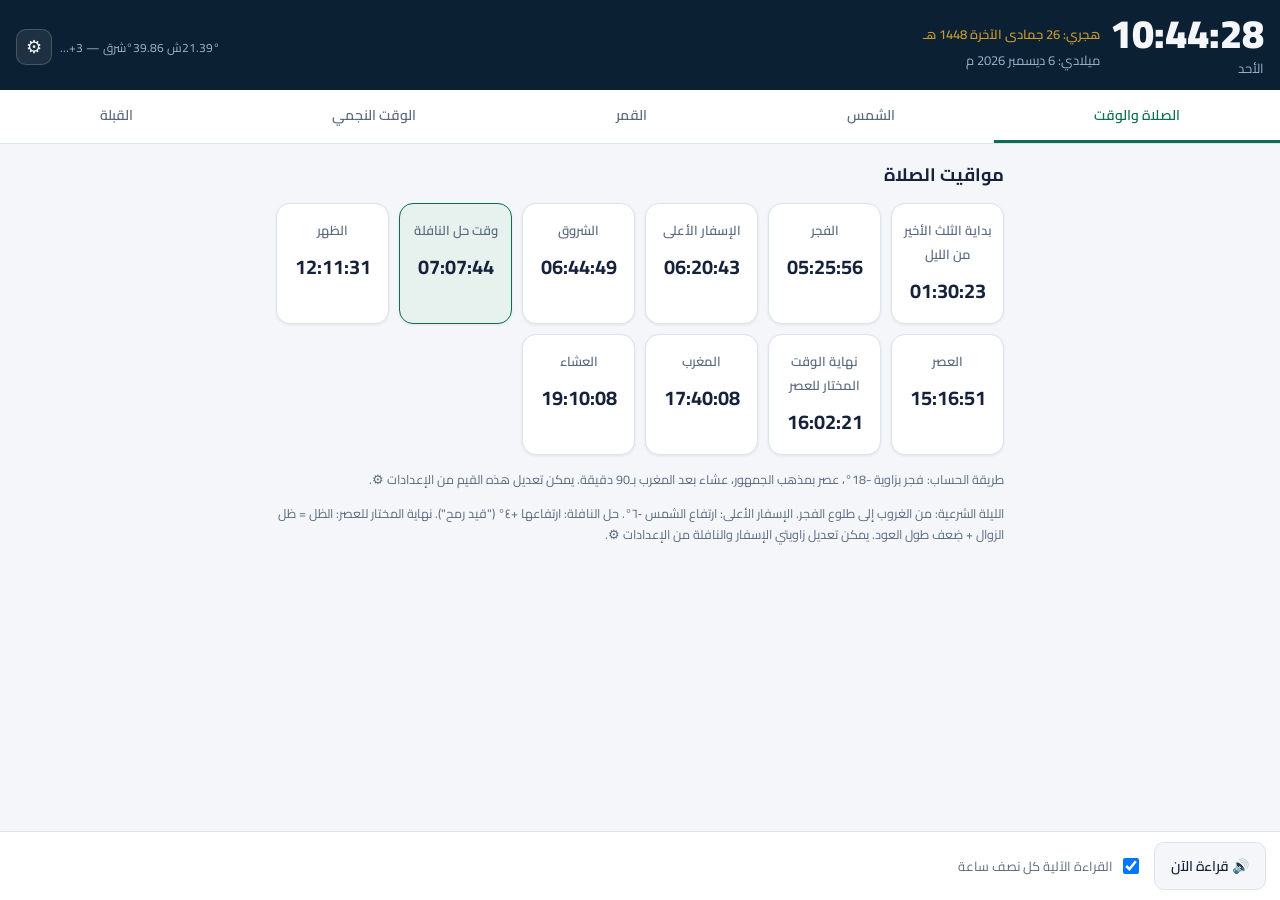
==== commit 0b6a6a93: "Add a configurable Maghrib tamkin margin (default 2 minutes) Requested by the user: the announced Ma" ====
--- a/custom-datetime/index.html
+++ b/custom-datetime/index.html
@@ -341,6 +341,11 @@
       <label data-i18n="settings.naflAltitudeLabel">ارتفاع حل النافلة ("قيد رمح")</label>
       <input type="number" id="inNaflAltitude" step="0.5" value="4">
     </div>
+    <div class="field-row">
+      <label data-i18n="settings.maghribTamkinLabel">هامش تمكين الغروب (دقائق بعد الغروب الفلكي)</label>
+      <input type="number" id="inMaghribTamkin" step="1" min="0" value="2">
+    </div>
+    <p class="hint" data-i18n="settings.maghribTamkinHint">يؤخَّر إعلان دخول وقت المغرب بهذا القدر بعد الغروب الفلكي الخالص، احتياطا. يتأخر معه وقت العشاء بالتبعية (في وضع "مغرب+دقائق" أدناه)، لكن بداية الثلث الأخير من الليل تبقى محسوبة من الغروب الفلكي الخالص بلا هذا الهامش. اجعلوه صفرا لإلغائه (حساب فلكي خالص).</p>
 
     <h3 data-i18n="settings.adhanHeading">الأذان</h3>
     <label class="switch-label">
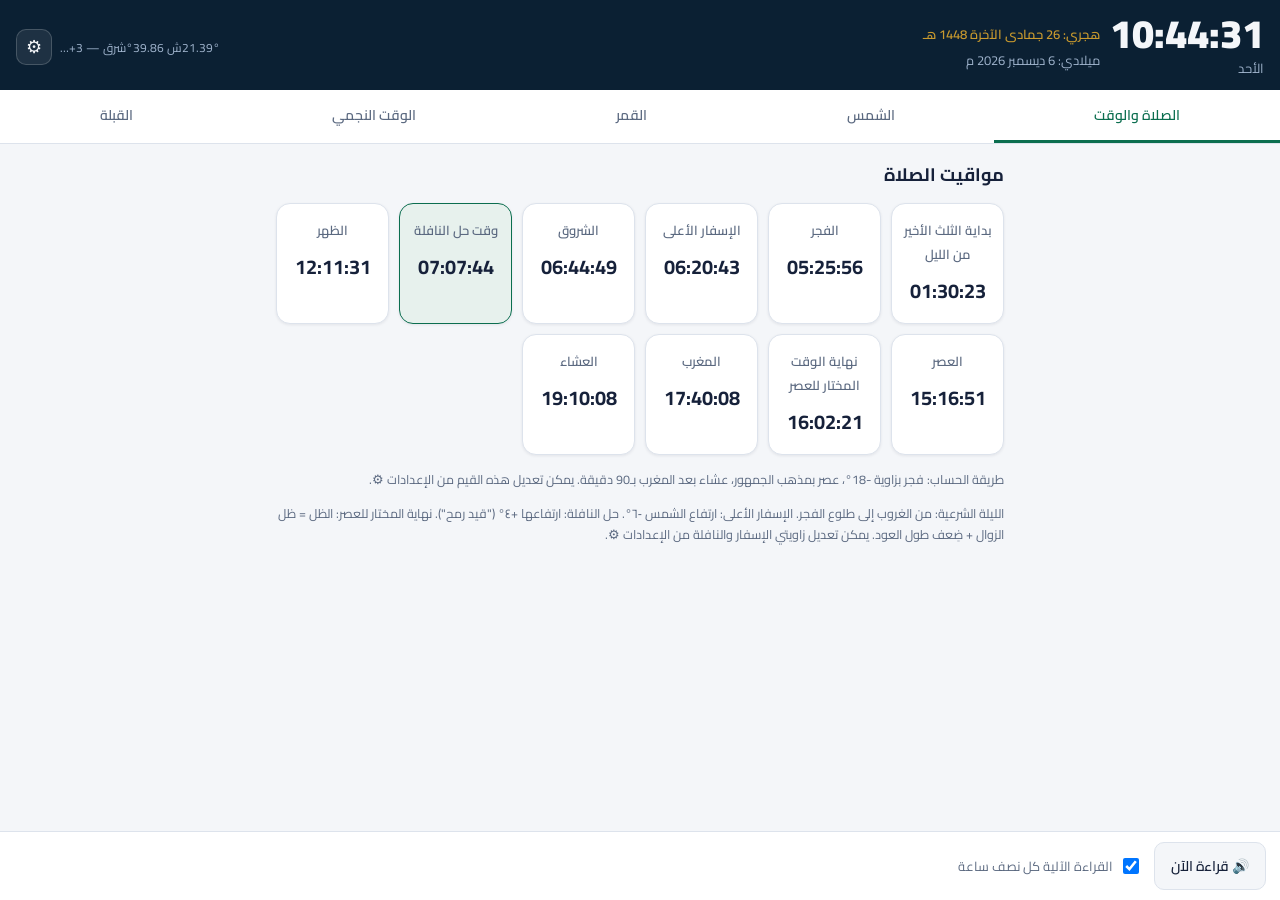
==== commit effffc8b: "Add geocentric/topocentric toggle for Moon coordinates Adds a Settings option to choose how the Moon" ====
--- a/custom-datetime/index.html
+++ b/custom-datetime/index.html
@@ -120,13 +120,13 @@
     <h2 class="panel-title" data-i18n="moon.panelTitle">بيانات القمر</h2>
 
     <div class="data-group">
-      <h3 data-i18n="moon.eclGroupTitle">الإحداثيات البروجية</h3>
+      <h3 id="moonEclHeading" data-i18n="moon.eclGroupTitle">الإحداثيات البروجية</h3>
       <div class="kv"><span data-i18n="common.eclLon">الطول البروجي</span><b data-f="moon.ecl.lon">—</b></div>
       <div class="kv"><span data-i18n="moon.eclLatLabel">العرض البروجي</span><b data-f="moon.ecl.lat">—</b></div>
     </div>
 
     <div class="data-group">
-      <h3 data-i18n="common.zodiacGroupTitle">البرج والمنزلة</h3>
+      <h3 id="moonZodiacHeading" data-i18n="common.zodiacGroupTitle">البرج والمنزلة</h3>
       <div class="kv"><span data-i18n="common.degreeInSignLabel">الدرجة في البرج</span><b data-f="moon.zodiacDeg">—</b></div>
       <div class="kv"><span data-i18n="common.zodiacSignLabel">البرج</span><b data-f="moon.zodiacSign">—</b></div>
       <div class="kv"><span data-i18n="common.degreeInManzilLabel">الدرجة في المنزلة</span><b data-f="moon.manzilDeg">—</b></div>
@@ -134,7 +134,7 @@
     </div>
 
     <div class="data-group">
-      <h3 data-i18n="common.eqGroupTitle">الإحداثيات الاستوائية</h3>
+      <h3 id="moonEqHeading" data-i18n="common.eqGroupTitle">الإحداثيات الاستوائية</h3>
       <div class="kv"><span data-i18n="common.ra">المطلع المستقيم</span><b data-f="moon.eq.ra">—</b></div>
       <div class="kv"><span data-i18n="common.dec">الميل</span><b data-f="moon.eq.dec">—</b></div>
     </div>
@@ -300,6 +300,13 @@
     </div>
     <p class="hint" data-i18n="settings.hijriMethodHint">التقويم الكويتي حسابي جدولي تقليدي بالتناوب بين شهور 30 و29 يوما، ولا يعتمد على رصد فلكي فعلي. تقويم أم القرى هو التقويم الرسمي المعتمد في المملكة العربية السعودية (متوفر فقط بين عامي 1318 و1500هـ، وخارج هذا المدى يُستخدم التقويم الكويتي تلقائيا بدلا عنه). التقويم الفلكي المحسوب يحسب بداية كل شهر فعليا بناء على لحظة الاقتران الفلكي للقمر وغروب الشمس في موقعكم الجغرافي. اختلاف التاريخ يوما واحدا بين الطرق الثلاث أمر طبيعي ومتوقع وليس خطأ.</p>
 
+    <h3 data-i18n="settings.moonFrameHeading">مرجع إحداثيات القمر</h3>
+    <div class="radio-row">
+      <label><input type="radio" name="moonCoordFrame" value="geocentric" checked> <span data-i18n="settings.moonFrameGeocentric">جيومركزي (الافتراضي - مركز الأرض)</span></label>
+      <label><input type="radio" name="moonCoordFrame" value="topocentric"> <span data-i18n="settings.moonFrameTopocentric">طوبوغرافي (موقع الراصد - كبرنامج Sky Safari)</span></label>
+    </div>
+    <p class="hint" data-i18n="settings.moonFrameHint">الإحداثيات الجيومركزية (الافتراضية) تُحسب كما لو كان الراصد في مركز الأرض، وهي القيم التقليدية في الزيجات والتقاويم الفلكية. الإحداثيات الطوبوغرافية تُصحَّح بمنظر (parallax) القمر انطلاقا من موقعكم الفعلي على سطح الأرض، وهي ما تعرضه بعض برامج الفلك مثل Sky Safari، وقد يبلغ الفرق بينهما نحو درجة تقريبا. يطال هذا الخيار الطول والعرض البروجيين والمطلع المستقيم والميل والبرج/المنزلة للقمر فقط، ولا يغيّر شيئا في الارتفاع/السمت (محسوبان دوما من موقعكم أصلا) ولا في الشروق/العبور/الغروب ولا في طور القمر وعمره وإنارته.</p>
+
     <h3 data-i18n="settings.prayerHeading">مواقيت الصلاة</h3>
     <div class="field-row">
       <label data-i18n="settings.fajrAngleLabel">زاوية الفجر (تحت الأفق)</label>
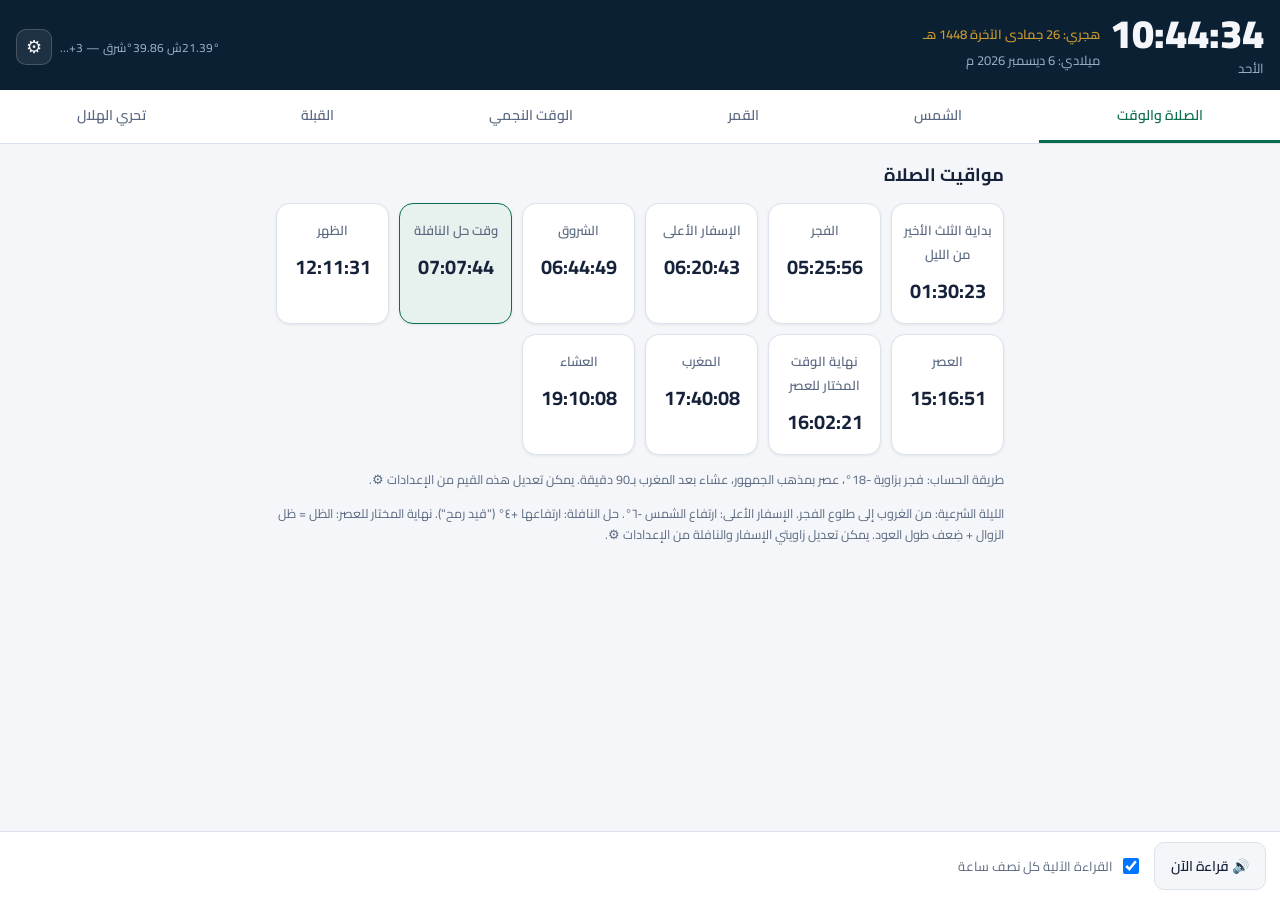
==== commit 9c06c744: "Add crescent-moon-sighting survey (Yallop + Odeh criteria) Requested by the user: a new "تحري الهلال" ====
--- a/custom-datetime/index.html
+++ b/custom-datetime/index.html
@@ -43,6 +43,7 @@
   <button class="tab-btn" data-tab="tab-moon" role="tab" aria-selected="false" data-i18n="tabs.moon">القمر</button>
   <button class="tab-btn" data-tab="tab-sidereal" role="tab" aria-selected="false" data-i18n="tabs.sidereal">الوقت النجمي</button>
   <button class="tab-btn" data-tab="tab-qibla" role="tab" aria-selected="false" data-i18n="tabs.qibla">القبلة</button>
+  <button class="tab-btn" data-tab="tab-crescent" role="tab" aria-selected="false" data-i18n="tabs.crescent">تحري الهلال</button>
 </nav>
 
 <main>
@@ -197,6 +198,24 @@
     <p class="hint" data-i18n="qibla.hint">سمت القبلة محسوب بالصيغة الكروية الدقيقة (دائرة عظمى)، لا بخط مستقيم على خريطة مسطَّحة. محاذاة الظل تعني أن ظل أي عمود عمودي يشير تماما نحو القبلة في تلك اللحظة؛ ومحاذاة الشمس تعني أنها هي نفسها في اتجاه القبلة تماما. قد لا تقع إحداهما أو كلتاهما في بعض الأيام بحسب خط العرض والفصل.</p>
   </section>
 
+  <section id="tab-crescent" class="tab-panel">
+    <h2 class="panel-title" data-i18n="crescent.panelTitle">تحري الهلال (معيارا يالوب وعودة)</h2>
+
+    <button id="btnRefreshCrescent" class="action-btn" data-i18n="crescent.refreshBtn">🔭 تحري الهلال الآن</button>
+
+    <div class="data-group">
+      <h3 data-i18n="crescent.summaryGroupTitle">ملخص المسح</h3>
+      <div class="kv"><span data-i18n="crescent.conjunctionLabel">لحظة الاقتران (جيومركزي) بالتوقيت المحلي</span><b data-f="crescent.conjunctionLocal">—</b></div>
+      <div class="kv"><span data-i18n="crescent.fatihLabel">يوم الفاتح (غرة الشهر الجديد)</span><b data-f="crescent.fatih">—</b></div>
+    </div>
+
+    <p class="hint" id="crescentStatusHint">—</p>
+
+    <div id="crescentDaysContainer" class="crescent-days"></div>
+
+    <p class="hint" data-i18n="crescent.hint">يبدأ المسح مساء يوم الاقتران الفلكي (الجيومركزي)، ويستمر إلى ثلاثة أيام بعد "يوم الرؤية"...</p>
+  </section>
+
 </main>
 
 <footer class="app-footer">
--- a/custom-datetime/src/ui/styles.css
+++ b/custom-datetime/src/ui/styles.css
@@ -311,6 +311,34 @@
 .radio-row { display: flex; gap: 16px; flex-wrap: wrap; margin-bottom: 10px; font-size: 13.5px; }
 .radio-row label { display: flex; align-items: center; gap: 6px; cursor: pointer; }
 .modal-actions { display: flex; gap: 10px; margin-top: 16px; }
+/* تحري الهلال: بطاقات أيام مسح يالوب/عودة (عدد متغيّر، تُبنى ديناميكيا - انظر render.js) */
+.crescent-days { display: flex; flex-direction: column; gap: 12px; margin-top: 12px; }
+.crescent-day {
+  background: var(--bg-elevated);
+  border: 1px solid var(--border);
+  border-radius: 14px;
+  padding: 12px 16px;
+  box-shadow: var(--card-shadow);
+}
+.crescent-day.both-visible { border-color: var(--accent); background: color-mix(in srgb, var(--accent) 8%, var(--bg-elevated)); }
+.crescent-day.frozen { border-style: dashed; opacity: .78; }
+.crescent-day-head { display: flex; align-items: center; justify-content: space-between; gap: 8px; flex-wrap: wrap; margin-bottom: 8px; padding-bottom: 6px; border-bottom: 1px dashed var(--border); }
+.crescent-day-date { font-weight: 700; font-size: 15px; }
+.crescent-day-badges { display: flex; gap: 6px; flex-wrap: wrap; }
+.crescent-badge {
+  font-size: 11px;
+  padding: 2px 9px;
+  border-radius: 999px;
+  background: var(--border);
+  color: var(--text-muted);
+  white-space: nowrap;
+}
+.crescent-badge.badge-sighting { background: var(--accent); color: var(--accent-contrast); }
+.crescent-badge.badge-frozen { background: transparent; border: 1px solid var(--text-muted); }
+.crescent-section-title { font-size: 12px; font-weight: 700; color: var(--accent); margin: 10px 0 4px; }
+.crescent-kv-grid { display: grid; grid-template-columns: repeat(auto-fit, minmax(150px, 1fr)); gap: 2px 14px; }
+.crescent-kv-grid .kv { padding: 3px 0; font-size: 13px; }
+
 .hidden { display: none !important; }
 
 @media (max-width: 420px) {
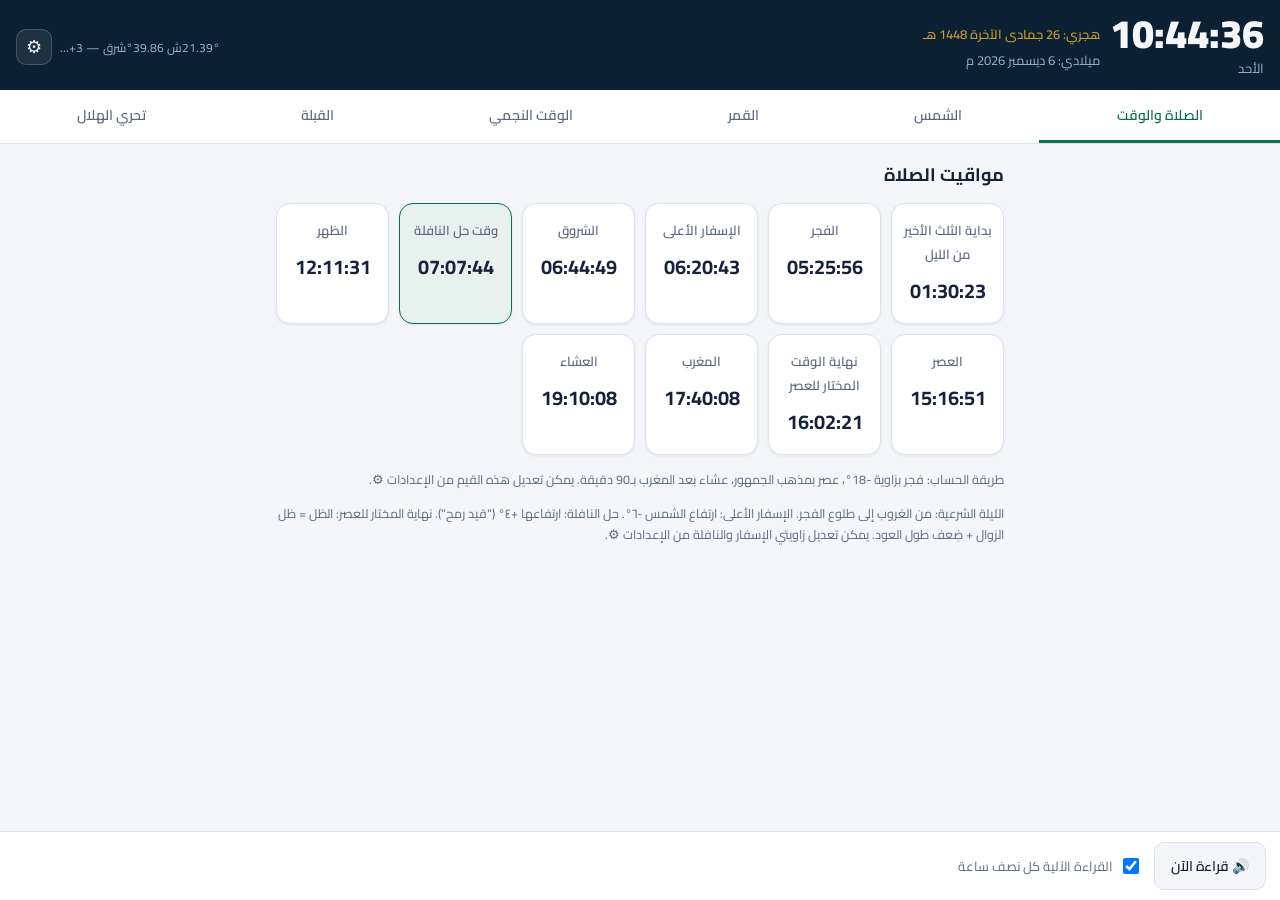
==== commit 38d16ed5: "Add surveyed Hijri month and weekday names to crescent survey Follows the user's stated survey conve" ====
--- a/custom-datetime/index.html
+++ b/custom-datetime/index.html
@@ -206,6 +206,7 @@
     <div class="data-group">
       <h3 data-i18n="crescent.summaryGroupTitle">ملخص المسح</h3>
       <div class="kv"><span data-i18n="crescent.conjunctionLabel">لحظة الاقتران (جيومركزي) بالتوقيت المحلي</span><b data-f="crescent.conjunctionLocal">—</b></div>
+      <div class="kv"><span data-i18n="crescent.surveyedHijriMonthLabel">الشهر الهجري المستطلع</span><b data-f="crescent.surveyedHijriMonth">—</b></div>
       <div class="kv"><span data-i18n="crescent.fatihLabel">يوم الفاتح (غرة الشهر الجديد)</span><b data-f="crescent.fatih">—</b></div>
     </div>
 
--- a/custom-datetime/src/ui/styles.css
+++ b/custom-datetime/src/ui/styles.css
@@ -321,7 +321,6 @@
   box-shadow: var(--card-shadow);
 }
 .crescent-day.both-visible { border-color: var(--accent); background: color-mix(in srgb, var(--accent) 8%, var(--bg-elevated)); }
-.crescent-day.frozen { border-style: dashed; opacity: .78; }
 .crescent-day-head { display: flex; align-items: center; justify-content: space-between; gap: 8px; flex-wrap: wrap; margin-bottom: 8px; padding-bottom: 6px; border-bottom: 1px dashed var(--border); }
 .crescent-day-date { font-weight: 700; font-size: 15px; }
 .crescent-day-badges { display: flex; gap: 6px; flex-wrap: wrap; }
@@ -334,7 +333,6 @@
   white-space: nowrap;
 }
 .crescent-badge.badge-sighting { background: var(--accent); color: var(--accent-contrast); }
-.crescent-badge.badge-frozen { background: transparent; border: 1px solid var(--text-muted); }
 .crescent-section-title { font-size: 12px; font-weight: 700; color: var(--accent); margin: 10px 0 4px; }
 .crescent-kv-grid { display: grid; grid-template-columns: repeat(auto-fit, minmax(150px, 1fr)); gap: 2px 14px; }
 .crescent-kv-grid .kv { padding: 3px 0; font-size: 13px; }
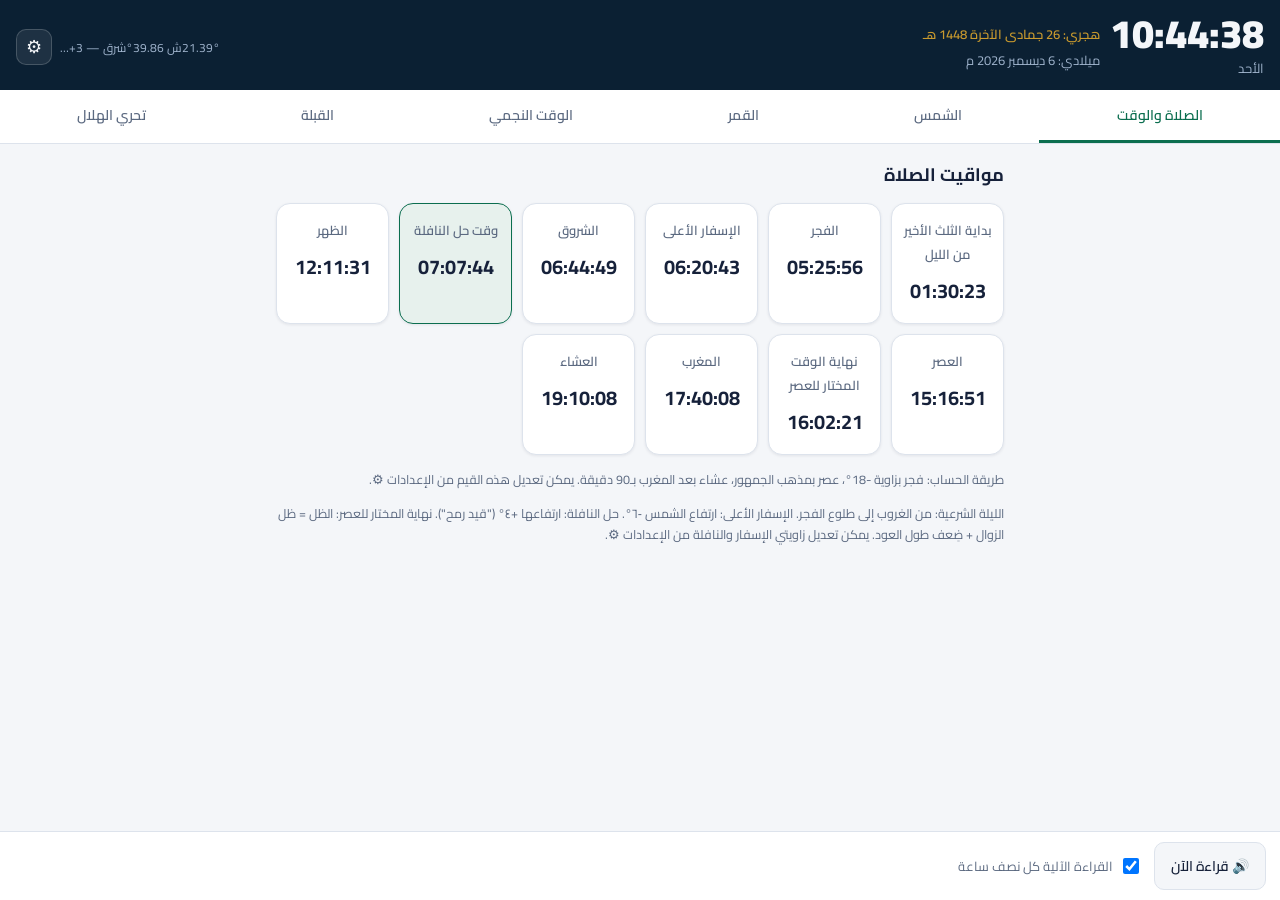
==== commit da31f3f7: "Add Moon horizontal parallax and apparent semi-diameter Both new fields are geocentric and distance-" ====
--- a/custom-datetime/index.html
+++ b/custom-datetime/index.html
@@ -159,6 +159,8 @@
       <div class="kv"><span data-i18n="moon.elongLabel">المطال (عن الشمس)</span><b data-f="moon.elong">—</b></div>
       <div class="kv"><span data-i18n="moon.ageLabel">العمر</span><b data-f="moon.age">—</b></div>
       <div class="kv"><span data-i18n="common.distFromEarth">البعد عن الأرض</span><b data-f="moon.dist">—</b></div>
+      <div class="kv"><span data-i18n="moon.parallaxLabel">اختلاف المنظر الأفقي</span><b data-f="moon.parallax">—</b></div>
+      <div class="kv"><span data-i18n="moon.semiDiameterLabel">نصف القطر الظاهري</span><b data-f="moon.semiDiameter">—</b></div>
       <div class="kv"><span data-i18n="moon.phaseLabel">الطور الحالي</span><b data-f="moon.phase">—</b></div>
       <div class="kv"><span data-i18n="moon.illumLabel">نسبة الإضاءة</span><b data-f="moon.illum">—</b></div>
     </div>
